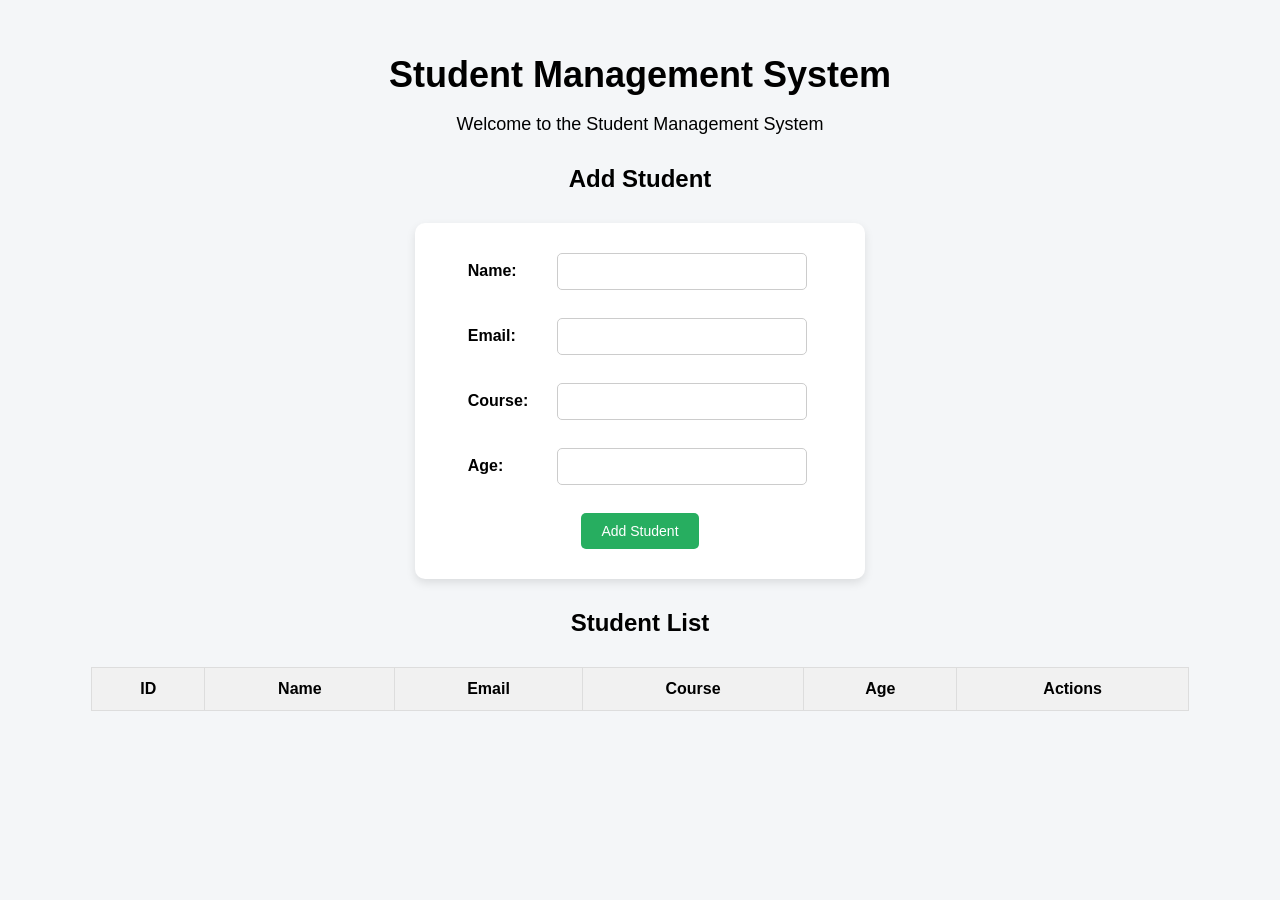
==== src/main/resources/static/index.html @ e614d1aa "Student Management System" ====
<!DOCTYPE html>
<html>
<head>
    <title>Student Management System</title>

    <link rel="stylesheet" href="style.css">
</head>

<body>

    <h1>Student Management System</h1>

    <p>Welcome to the Student Management System</p>

    <h2>Add Student</h2>

    <form>

        <label>Name:</label>
        <input type="text" id="name">

        <br><br>

        <label>Email:</label>
        <input type="email" id="email">

        <br><br>

        <label>Course:</label>
        <input type="text" id="course">

        <br><br>

        <label>Age:</label>
        <input type="number" id="age">

        <br><br>

        <button class="add-btn" type="submit">Add Student</button>

    </form>
    <h2>Student List</h2>

<table id="studentTable">

    <thead>
        <tr>
            <th>ID</th>
            <th>Name</th>
            <th>Email</th>
            <th>Course</th>
            <th>Age</th>
            <th>Actions</th>
        </tr>
    </thead>

    <tbody id="studentTableBody">
    </tbody>

</table>
    <script src="script.js"></script>

</body>
</html>
---- src/main/resources/static/style.css ----
body {
    font-family: Arial, sans-serif;
    background-color: #f4f6f8;
    margin: 0;
    padding: 30px;
    text-align: center;
}

h1 {
    font-size: 36px;
    margin-bottom: 10px;
}

p {
    font-size: 18px;
    margin-bottom: 30px;
}

form {
    width: 400px;
    margin: 30px auto;
    padding: 25px;
    background-color: white;
    border-radius: 10px;
    box-shadow: 0 4px 10px rgba(0, 0, 0, 0.1);
}

label {
    display: inline-block;
    width: 80px;
    text-align: left;
    font-weight: bold;
}

input {
    width: 250px;
    padding: 10px;
    margin: 5px;
    border: 1px solid #ccc;
    border-radius: 5px;
    box-sizing: border-box;
}

button {
    padding: 10px 20px;
    margin: 5px;
    border: none;
    border-radius: 5px;
    cursor: pointer;
    font-size: 14px;
}

table {
    width: 90%;
    margin: 30px auto;
    border-collapse: collapse;
    background-color: white;
}

th,
td {
    border: 1px solid #ddd;
    padding: 12px;
    text-align: center;
}

th {
    font-weight: bold;
    background-color: #f1f1f1;
}

.update-btn {
    background-color: #3498db;
    color: white;
}

.update-btn:hover {
    background-color: #2980b9;
}

.delete-btn {
    background-color: #e74c3c;
    color: white;
}

.delete-btn:hover {
    background-color: #c0392b;
}

.add-btn {
    background-color: #27ae60;
    color: white;
}

.add-btn:hover {
    background-color: #219150;
}

input:focus {
    outline: none;
    border-color: #3498db;
    box-shadow: 0 0 5px rgba(52, 152, 219, 0.3);
}
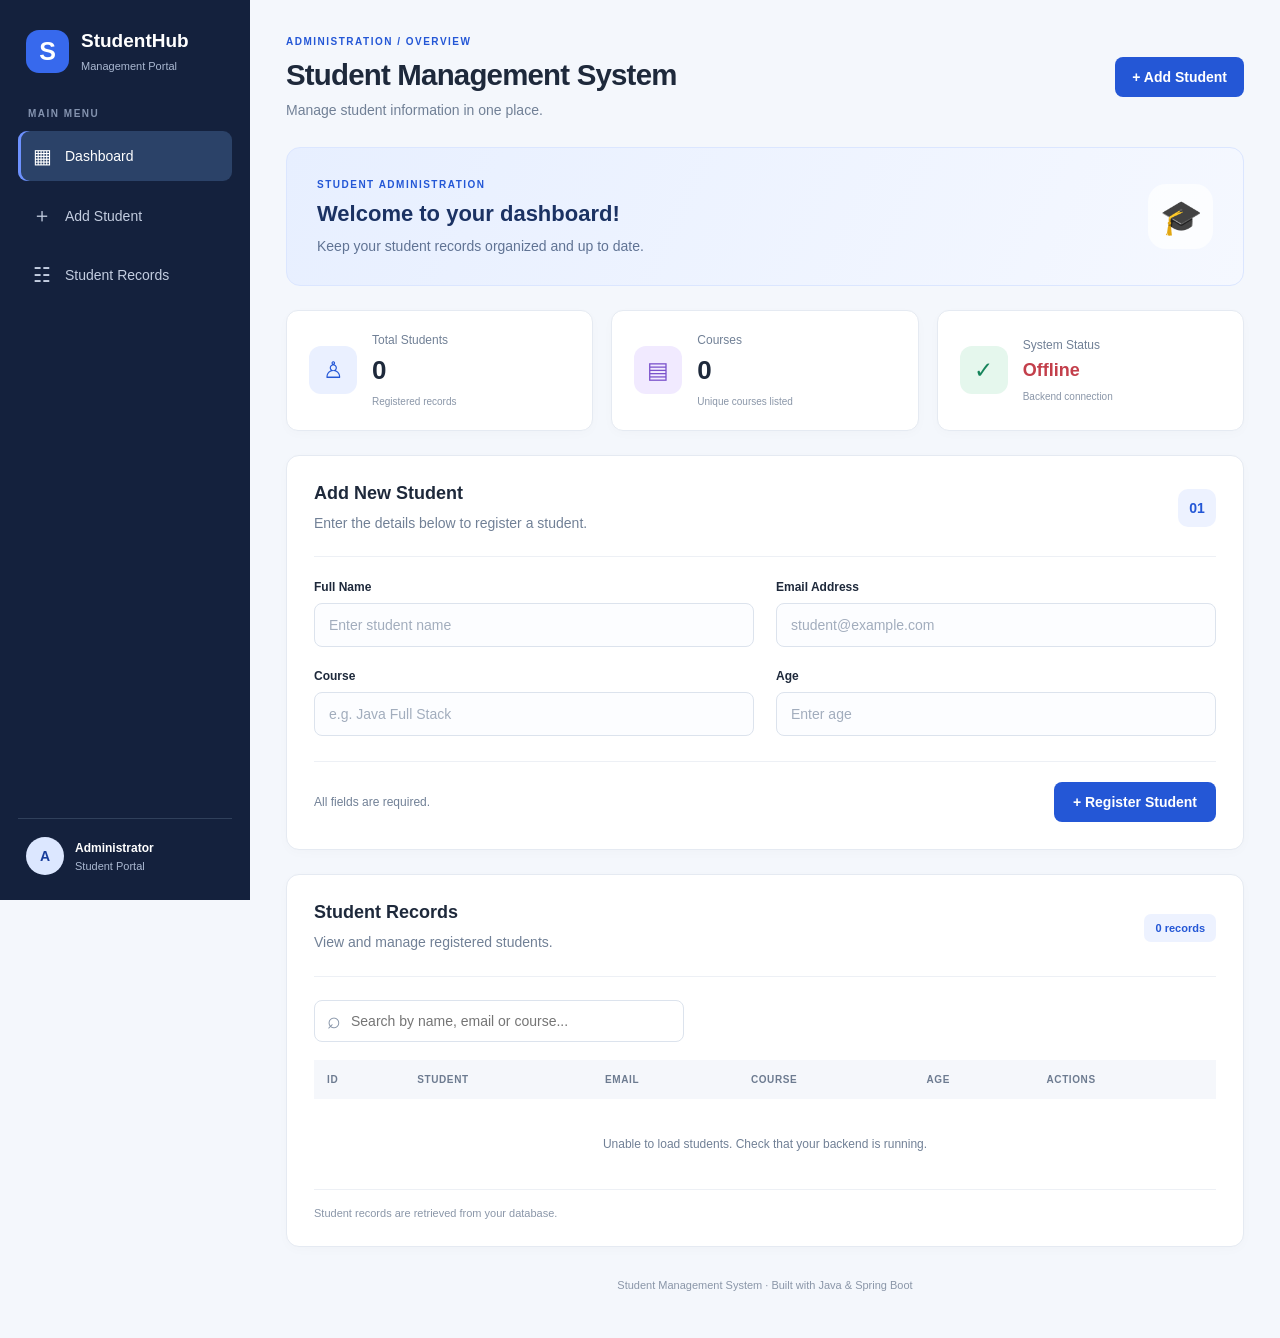
==== commit 454f0bbc: "Redesign student management dashboard" ====
--- a/src/main/resources/static/index.html
+++ b/src/main/resources/static/index.html
@@ -1,64 +1,204 @@
+
 <!DOCTYPE html>
-<html>
+<html lang="en">
 <head>
+    <meta charset="UTF-8">
+    <meta name="viewport" content="width=device-width, initial-scale=1.0">
     <title>Student Management System</title>
-
     <link rel="stylesheet" href="style.css">
 </head>
 
 <body>
-
-    <h1>Student Management System</h1>
-
-    <p>Welcome to the Student Management System</p>
-
-    <h2>Add Student</h2>
-
-    <form>
-
-        <label>Name:</label>
-        <input type="text" id="name">
-
-        <br><br>
-
-        <label>Email:</label>
-        <input type="email" id="email">
-
-        <br><br>
-
-        <label>Course:</label>
-        <input type="text" id="course">
-
-        <br><br>
-
-        <label>Age:</label>
-        <input type="number" id="age">
-
-        <br><br>
-
-        <button class="add-btn" type="submit">Add Student</button>
-
-    </form>
-    <h2>Student List</h2>
-
-<table id="studentTable">
-
-    <thead>
-        <tr>
-            <th>ID</th>
-            <th>Name</th>
-            <th>Email</th>
-            <th>Course</th>
-            <th>Age</th>
-            <th>Actions</th>
-        </tr>
-    </thead>
-
-    <tbody id="studentTableBody">
-    </tbody>
-
-</table>
+    <div class="dashboard">
+
+        <aside class="sidebar">
+            <div class="brand">
+                <div class="brand-icon">S</div>
+                <div>
+                    <h2>StudentHub</h2>
+                    <span>Management Portal</span>
+                </div>
+            </div>
+
+            <p class="nav-label">MAIN MENU</p>
+
+            <nav>
+                <a href="#dashboard" class="nav-item active">
+                    <span>▦</span> Dashboard
+                </a>
+                <a href="#add-student" class="nav-item">
+                    <span>＋</span> Add Student
+                </a>
+                <a href="#student-list" class="nav-item">
+                    <span>☷</span> Student Records
+                </a>
+            </nav>
+
+            <div class="sidebar-bottom">
+                <div class="profile-avatar">A</div>
+                <div>
+                    <strong>Administrator</strong>
+                    <span>Student Portal</span>
+                </div>
+            </div>
+        </aside>
+
+        <main class="main-content" id="dashboard">
+
+            <header class="topbar">
+                <div>
+                    <span class="eyebrow">ADMINISTRATION / OVERVIEW</span>
+                    <h1>Student Management System</h1>
+                    <p>Manage student information in one place.</p>
+                </div>
+
+                <a href="#add-student" class="top-add-btn">
+                    + Add Student
+                </a>
+            </header>
+
+            <section class="welcome-banner">
+                <div>
+                    <span class="banner-label">STUDENT ADMINISTRATION</span>
+                    <h2>Welcome to your dashboard!</h2>
+                    <p>Keep your student records organized and up to date.</p>
+                </div>
+                <div class="banner-icon">🎓</div>
+            </section>
+
+            <section class="stats-grid">
+                <article class="stat-card">
+                    <div class="stat-icon blue">♙</div>
+                    <div>
+                        <p>Total Students</p>
+                        <h2 id="totalStudents">—</h2>
+                        <span class="stat-note">Registered records</span>
+                    </div>
+                </article>
+
+                <article class="stat-card">
+                    <div class="stat-icon purple">▤</div>
+                    <div>
+                        <p>Courses</p>
+                        <h2 id="totalCourses">—</h2>
+                        <span class="stat-note">Unique courses listed</span>
+                    </div>
+                </article>
+
+                <article class="stat-card">
+                    <div class="stat-icon green">✓</div>
+                    <div>
+                        <p>System Status</p>
+                        <h2 class="status-text" id="systemStatus">Checking</h2>
+                        <span class="stat-note">Backend connection</span>
+                    </div>
+                </article>
+            </section>
+
+            <section class="content-card" id="add-student">
+                <div class="section-heading">
+                    <div>
+                        <h2>Add New Student</h2>
+                        <p>Enter the details below to register a student.</p>
+                    </div>
+                    <span class="section-number">01</span>
+                </div>
+
+                <form id="studentForm">
+                    <div class="form-grid">
+                        <div class="form-group">
+                            <label for="name">Full Name</label>
+                            <input type="text" id="name"
+                                   placeholder="Enter student name"
+                                   required maxlength="100">
+                        </div>
+
+                        <div class="form-group">
+                            <label for="email">Email Address</label>
+                            <input type="email" id="email"
+                                   placeholder="student@example.com"
+                                   required maxlength="150">
+                        </div>
+
+                        <div class="form-group">
+                            <label for="course">Course</label>
+                            <input type="text" id="course"
+                                   placeholder="e.g. Java Full Stack"
+                                   required maxlength="100">
+                        </div>
+
+                        <div class="form-group">
+                            <label for="age">Age</label>
+                            <input type="number" id="age"
+                                   placeholder="Enter age"
+                                   min="1" max="120" required>
+                        </div>
+                    </div>
+
+                    <div class="form-footer">
+                        <p>All fields are required.</p>
+                        <button class="primary-btn" type="submit">
+                            + Register Student
+                        </button>
+                    </div>
+                </form>
+            </section>
+
+            <section class="content-card" id="student-list">
+                <div class="section-heading table-heading">
+                    <div>
+                        <h2>Student Records</h2>
+                        <p>View and manage registered students.</p>
+                    </div>
+
+                    <span class="record-count" id="recordCount">
+                        0 records
+                    </span>
+                </div>
+
+                <div class="table-toolbar">
+                    <div class="search-box">
+                        <span>⌕</span>
+                        <input type="search" id="searchInput"
+                               placeholder="Search by name, email or course..."
+                               aria-label="Search student records">
+                    </div>
+                </div>
+
+                <div class="table-wrapper">
+                    <table id="studentTable">
+                        <thead>
+                            <tr>
+                                <th>ID</th>
+                                <th>STUDENT</th>
+                                <th>EMAIL</th>
+                                <th>COURSE</th>
+                                <th>AGE</th>
+                                <th>ACTIONS</th>
+                            </tr>
+                        </thead>
+                        <tbody id="studentTableBody">
+                            <tr>
+                                <td colspan="6" class="empty-state">
+                                    Loading student records...
+                                </td>
+                            </tr>
+                        </tbody>
+                    </table>
+                </div>
+
+                <p class="table-footer">
+                    Student records are retrieved from your database.
+                </p>
+            </section>
+
+            <footer class="page-footer">
+                Student Management System · Built with Java & Spring Boot
+            </footer>
+
+        </main>
+    </div>
+
     <script src="script.js"></script>
-
 </body>
-</html>+</html>
--- a/src/main/resources/static/style.css
+++ b/src/main/resources/static/style.css
@@ -1,103 +1,664 @@
+
+:root {
+    --primary: #2457d6;
+    --primary-dark: #183d9b;
+    --sidebar: #14213d;
+    --page-bg: #f4f7fc;
+    --card-bg: #ffffff;
+    --text: #1e293b;
+    --muted: #718096;
+    --border: #e5eaf2;
+    --success: #16845b;
+}
+
+* {
+    box-sizing: border-box;
+}
+
+html {
+    scroll-behavior: smooth;
+    scroll-padding-top: 25px;
+}
+
 body {
-    font-family: Arial, sans-serif;
-    background-color: #f4f6f8;
     margin: 0;
-    padding: 30px;
+    font-family: "Segoe UI", Arial, sans-serif;
+    background: var(--page-bg);
+    color: var(--text);
+    font-size: 14px;
+}
+
+button, input {
+    font: inherit;
+}
+
+.dashboard {
+    min-height: 100vh;
+}
+
+.sidebar {
+    position: fixed;
+    inset: 0 auto 0 0;
+    width: 250px;
+    padding: 30px 18px 20px;
+    display: flex;
+    flex-direction: column;
+    background: var(--sidebar);
+    color: white;
+    z-index: 10;
+}
+
+.brand {
+    display: flex;
+    align-items: center;
+    gap: 12px;
+    padding: 0 8px 35px;
+}
+
+.brand-icon {
+    display: grid;
+    place-items: center;
+    width: 43px;
+    height: 43px;
+    flex-shrink: 0;
+    border-radius: 13px;
+    background: #3769ed;
+    font-size: 25px;
+    font-weight: 800;
+}
+
+.brand h2 {
+    margin: 0 0 5px;
+    font-size: 19px;
+}
+
+.brand span,
+.sidebar-bottom span {
+    color: #aab8d1;
+    font-size: 11px;
+}
+
+.nav-label {
+    margin: 0 10px 12px;
+    color: #8493af;
+    font-size: 10px;
+    font-weight: 700;
+    letter-spacing: 1.5px;
+}
+
+.sidebar nav {
+    display: grid;
+    gap: 8px;
+}
+
+.nav-item {
+    display: flex;
+    align-items: center;
+    gap: 13px;
+    padding: 13px 14px;
+    color: #c3cde0;
+    text-decoration: none;
+    border-radius: 9px;
+    transition: background 0.2s, color 0.2s;
+}
+
+.nav-item span {
+    width: 20px;
     text-align: center;
-}
-
-h1 {
-    font-size: 36px;
-    margin-bottom: 10px;
-}
-
-p {
+    font-size: 20px;
+}
+
+.nav-item:hover,
+.nav-item.active {
+    color: white;
+    background: #2b4268;
+}
+
+.nav-item.active {
+    box-shadow: inset 3px 0 #6d91ff;
+}
+
+.sidebar-bottom {
+    display: flex;
+    align-items: center;
+    gap: 11px;
+    margin-top: auto;
+    padding: 18px 8px 5px;
+    border-top: 1px solid #30405b;
+}
+
+.sidebar-bottom strong,
+.sidebar-bottom span {
+    display: block;
+}
+
+.sidebar-bottom strong {
+    margin-bottom: 5px;
+    font-size: 12px;
+}
+
+.profile-avatar {
+    display: grid;
+    place-items: center;
+    width: 38px;
+    height: 38px;
+    border-radius: 50%;
+    background: #dce7ff;
+    color: var(--primary-dark);
+    font-weight: 800;
+}
+
+.main-content {
+    margin-left: 250px;
+    padding: 32px 36px;
+    max-width: 1800px;
+}
+
+.topbar {
+    display: flex;
+    align-items: center;
+    justify-content: space-between;
+    gap: 20px;
+    margin-bottom: 26px;
+}
+
+.eyebrow,
+.banner-label {
+    color: var(--primary);
+    font-size: 10px;
+    font-weight: 800;
+    letter-spacing: 1.5px;
+}
+
+.topbar h1 {
+    margin: 10px 0 7px;
+    font-size: clamp(23px, 2.3vw, 31px);
+    letter-spacing: -0.8px;
+}
+
+.topbar p,
+.section-heading p {
+    margin: 0;
+    color: var(--muted);
+    line-height: 1.6;
+}
+
+.top-add-btn,
+.primary-btn {
+    display: inline-flex;
+    align-items: center;
+    justify-content: center;
+    gap: 8px;
+    border: none;
+    border-radius: 8px;
+    background: var(--primary);
+    color: white;
+    font-weight: 650;
+    text-decoration: none;
+    cursor: pointer;
+    transition: background 0.2s, transform 0.2s;
+}
+
+.top-add-btn {
+    padding: 12px 17px;
+    white-space: nowrap;
+}
+
+.primary-btn {
+    padding: 12px 19px;
+}
+
+.top-add-btn:hover,
+.primary-btn:hover {
+    background: var(--primary-dark);
+    transform: translateY(-1px);
+}
+
+.welcome-banner {
+    display: flex;
+    align-items: center;
+    justify-content: space-between;
+    gap: 20px;
+    padding: 27px 30px;
+    margin-bottom: 24px;
+    border-radius: 14px;
+    background: linear-gradient(115deg, #e7efff, #f5f8ff);
+    border: 1px solid #dbe6ff;
+}
+
+.welcome-banner h2 {
+    margin: 10px 0 8px;
+    color: #1b3263;
+    font-size: 22px;
+}
+
+.welcome-banner p {
+    margin: 0;
+    color: #607394;
+    line-height: 1.6;
+}
+
+.banner-icon {
+    display: grid;
+    place-items: center;
+    width: 65px;
+    height: 65px;
+    flex-shrink: 0;
+    border-radius: 18px;
+    background: #ffffffb8;
+    font-size: 34px;
+}
+
+.stats-grid {
+    display: grid;
+    grid-template-columns: repeat(3, minmax(0, 1fr));
+    gap: 18px;
+    margin-bottom: 24px;
+}
+
+.stat-card {
+    display: flex;
+    align-items: center;
+    gap: 15px;
+    min-width: 0;
+    padding: 22px;
+    background: var(--card-bg);
+    border: 1px solid var(--border);
+    border-radius: 12px;
+    box-shadow: 0 3px 12px #1e293b05;
+}
+
+.stat-icon {
+    display: grid;
+    place-items: center;
+    width: 48px;
+    height: 48px;
+    flex-shrink: 0;
+    border-radius: 12px;
+    font-size: 23px;
+}
+
+.stat-icon.blue {
+    color: #2457d6;
+    background: #eaf0ff;
+}
+
+.stat-icon.purple {
+    color: #7950cb;
+    background: #f1eaff;
+}
+
+.stat-icon.green {
+    color: #16845b;
+    background: #e5f7ed;
+}
+
+.stat-card p {
+    margin: 0 0 8px;
+    color: var(--muted);
+    font-size: 12px;
+}
+
+.stat-card h2 {
+    margin: 0 0 6px;
+    font-size: 26px;
+}
+
+.stat-card .stat-note {
+    color: #8a96a8;
+    font-size: 10px;
+}
+
+.status-text {
+    font-size: 18px !important;
+}
+
+.content-card {
+    margin-bottom: 24px;
+    padding: 27px;
+    background: var(--card-bg);
+    border: 1px solid var(--border);
+    border-radius: 13px;
+    box-shadow: 0 3px 12px #1e293b05;
+}
+
+.section-heading {
+    display: flex;
+    align-items: center;
+    justify-content: space-between;
+    gap: 15px;
+    padding-bottom: 22px;
+    margin-bottom: 23px;
+    border-bottom: 1px solid #edf0f5;
+}
+
+.section-heading h2 {
+    margin: 0 0 8px;
     font-size: 18px;
-    margin-bottom: 30px;
-}
-
-form {
-    width: 400px;
-    margin: 30px auto;
-    padding: 25px;
-    background-color: white;
+}
+
+.section-number {
+    display: grid;
+    place-items: center;
+    width: 38px;
+    height: 38px;
     border-radius: 10px;
-    box-shadow: 0 4px 10px rgba(0, 0, 0, 0.1);
-}
-
-label {
+    color: var(--primary);
+    background: #edf2ff;
+    font-weight: 800;
+}
+
+.form-grid {
+    display: grid;
+    grid-template-columns: repeat(2, minmax(0, 1fr));
+    gap: 22px;
+}
+
+.form-group label {
+    display: block;
+    margin-bottom: 9px;
+    font-weight: 650;
+    font-size: 12px;
+}
+
+.form-group input {
+    width: 100%;
+    padding: 13px 14px;
+    border: 1px solid #dce3ed;
+    border-radius: 8px;
+    background: #fcfdff;
+    color: var(--text);
+    outline: none;
+    transition: border-color 0.2s, box-shadow 0.2s;
+}
+
+.form-group input::placeholder {
+    color: #a2adbd;
+}
+
+.form-group input:focus,
+.search-box:focus-within {
+    border-color: #7195f7;
+    box-shadow: 0 0 0 3px #2457d614;
+}
+
+.form-footer {
+    display: flex;
+    align-items: center;
+    justify-content: space-between;
+    gap: 15px;
+    margin-top: 25px;
+    padding-top: 20px;
+    border-top: 1px solid #edf0f5;
+}
+
+.form-footer p {
+    color: var(--muted);
+    font-size: 12px;
+}
+
+.record-count {
+    padding: 8px 11px;
+    border-radius: 7px;
+    background: #edf2ff;
+    color: var(--primary);
+    font-size: 11px;
+    font-weight: 700;
+    white-space: nowrap;
+}
+
+.table-toolbar {
+    display: flex;
+    justify-content: space-between;
+    margin-bottom: 18px;
+}
+
+.search-box {
+    display: flex;
+    align-items: center;
+    gap: 10px;
+    width: min(100%, 370px);
+    padding: 0 12px;
+    border: 1px solid #dce3ed;
+    border-radius: 8px;
+    background: #fff;
+}
+
+.search-box span {
+    color: #8593a7;
+    font-size: 23px;
+}
+
+.search-box input {
+    width: 100%;
+    min-width: 0;
+    padding: 12px 0;
+    border: none;
+    outline: none;
+    background: transparent;
+}
+
+.table-wrapper {
+    width: 100%;
+    overflow-x: auto;
+}
+
+table {
+    width: 100%;
+    min-width: 730px;
+    border-collapse: collapse;
+    text-align: left;
+}
+
+thead {
+    background: #f5f7fb;
+}
+
+th {
+    padding: 14px 13px;
+    color: #6d7b90;
+    font-size: 10px;
+    letter-spacing: 0.6px;
+    white-space: nowrap;
+}
+
+td {
+    padding: 15px 13px;
+    border-bottom: 1px solid #edf0f5;
+    font-size: 12px;
+}
+
+tbody tr:hover {
+    background: #fafbff;
+}
+
+.student-name {
+    font-weight: 700;
+    color: #263752;
+}
+
+.student-id {
+    color: var(--primary);
+    font-weight: 700;
+}
+
+.course-badge {
     display: inline-block;
-    width: 80px;
-    text-align: left;
-    font-weight: bold;
-}
-
-input {
-    width: 250px;
-    padding: 10px;
-    margin: 5px;
-    border: 1px solid #ccc;
-    border-radius: 5px;
-    box-sizing: border-box;
-}
-
-button {
-    padding: 10px 20px;
-    margin: 5px;
+    padding: 6px 9px;
+    border-radius: 6px;
+    background: #edf2ff;
+    color: #3158b5;
+    font-size: 11px;
+}
+
+.action-buttons {
+    display: flex;
+    align-items: center;
+    gap: 7px;
+}
+
+.update-btn,
+.delete-btn {
+    padding: 8px 10px;
     border: none;
-    border-radius: 5px;
+    border-radius: 6px;
     cursor: pointer;
-    font-size: 14px;
-}
-
-table {
-    width: 90%;
-    margin: 30px auto;
-    border-collapse: collapse;
-    background-color: white;
-}
-
-th,
-td {
-    border: 1px solid #ddd;
-    padding: 12px;
+    font-size: 11px;
+    font-weight: 650;
+}
+
+.update-btn {
+    color: #2457d6;
+    background: #eaf0ff;
+}
+
+.update-btn:hover {
+    background: #dbe5ff;
+}
+
+.delete-btn {
+    color: #c33f4b;
+    background: #fff0f0;
+}
+
+.delete-btn:hover {
+    background: #ffe0e0;
+}
+
+.empty-state {
+    padding: 38px 15px;
+    color: var(--muted);
     text-align: center;
 }
 
-th {
-    font-weight: bold;
-    background-color: #f1f1f1;
-}
-
-.update-btn {
-    background-color: #3498db;
-    color: white;
-}
-
-.update-btn:hover {
-    background-color: #2980b9;
-}
-
-.delete-btn {
-    background-color: #e74c3c;
-    color: white;
-}
-
-.delete-btn:hover {
-    background-color: #c0392b;
-}
-
-.add-btn {
-    background-color: #27ae60;
-    color: white;
-}
-
-.add-btn:hover {
-    background-color: #219150;
-}
-
-input:focus {
-    outline: none;
-    border-color: #3498db;
-    box-shadow: 0 0 5px rgba(52, 152, 219, 0.3);
-}+.table-footer {
+    margin: 17px 0 0;
+    color: #8a96a8;
+    font-size: 11px;
+}
+
+.page-footer {
+    padding: 8px 0 15px;
+    color: #8a96a8;
+    text-align: center;
+    font-size: 11px;
+}
+
+/* Tablet */
+@media (max-width: 1100px) {
+    .main-content {
+        padding: 27px 22px;
+    }
+
+    .stats-grid {
+        grid-template-columns: 1fr;
+        gap: 12px;
+    }
+
+    .stat-card {
+        padding: 17px;
+    }
+}
+
+/* Mobile */
+@media (max-width: 700px) {
+    .sidebar {
+        position: static;
+        width: 100%;
+        padding: 17px;
+    }
+
+    .brand {
+        padding: 0 5px 17px;
+    }
+
+    .nav-label,
+    .sidebar-bottom {
+        display: none;
+    }
+
+    .sidebar nav {
+        display: flex;
+        gap: 7px;
+        overflow-x: auto;
+    }
+
+    .nav-item {
+        flex-shrink: 0;
+        padding: 10px;
+        font-size: 12px;
+    }
+
+    .nav-item span {
+        font-size: 16px;
+    }
+
+    .main-content {
+        margin-left: 0;
+        padding: 22px 14px;
+    }
+
+    .topbar {
+        align-items: flex-start;
+    }
+
+    .topbar h1 {
+        font-size: 23px;
+        line-height: 1.3;
+    }
+
+    .top-add-btn {
+        padding: 10px;
+        font-size: 11px;
+    }
+
+    .welcome-banner {
+        padding: 22px 18px;
+    }
+
+    .welcome-banner h2 {
+        font-size: 19px;
+    }
+
+    .banner-icon {
+        width: 45px;
+        height: 45px;
+        font-size: 25px;
+    }
+
+    .content-card {
+        padding: 19px 14px;
+    }
+
+    .form-grid {
+        grid-template-columns: 1fr;
+        gap: 17px;
+    }
+
+    .form-footer {
+        align-items: flex-start;
+        flex-direction: column;
+    }
+
+    .form-footer p {
+        margin: 0;
+    }
+
+    .primary-btn {
+        width: 100%;
+    }
+}
+
+@media (max-width: 390px) {
+    .topbar {
+        flex-direction: column;
+    }
+
+    .top-add-btn {
+        align-self: flex-start;
+    }
+
+    .section-heading h2 {
+        font-size: 16px;
+    }
+}
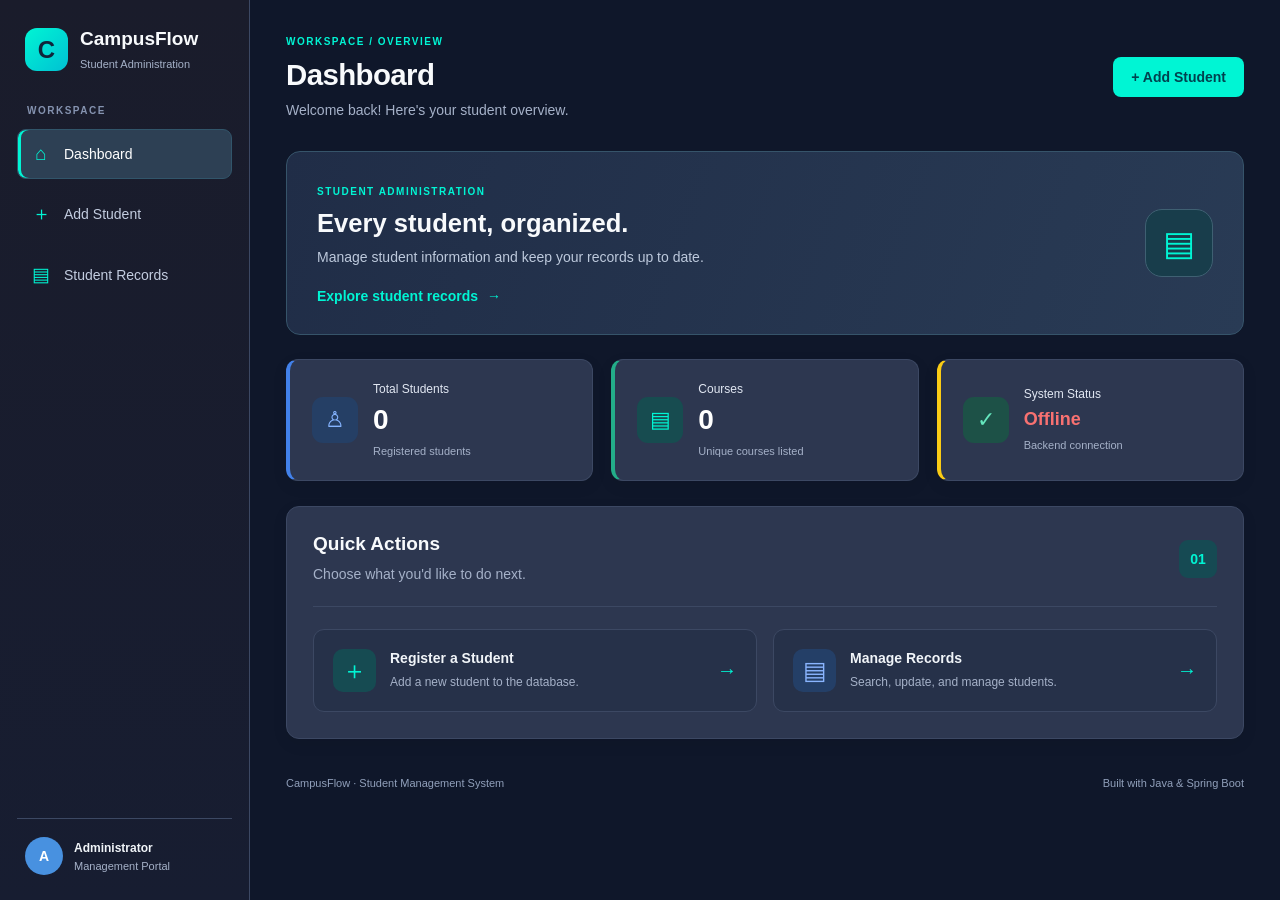
==== commit 3c895e61: "Create separate student management pages" ====
--- a/src/main/resources/static/index.html
+++ b/src/main/resources/static/index.html
@@ -4,201 +4,133 @@
 <head>
     <meta charset="UTF-8">
     <meta name="viewport" content="width=device-width, initial-scale=1.0">
-    <title>Student Management System</title>
+    <title>CampusFlow | Dashboard</title>
     <link rel="stylesheet" href="style.css">
 </head>
+<body>
+<div class="dashboard">
 
-<body>
-    <div class="dashboard">
+    <aside class="sidebar">
+        <a href="index.html" class="brand">
+            <div class="brand-icon">C</div>
+            <div>
+                <h2>CampusFlow</h2>
+                <span>Student Administration</span>
+            </div>
+        </a>
 
-        <aside class="sidebar">
-            <div class="brand">
-                <div class="brand-icon">S</div>
+        <p class="nav-label">WORKSPACE</p>
+        <nav class="navigation">
+            <a href="index.html" class="nav-item active">
+                <span class="nav-icon">⌂</span> Dashboard
+            </a>
+            <a href="add-student.html" class="nav-item">
+                <span class="nav-icon">＋</span> Add Student
+            </a>
+            <a href="student-records.html" class="nav-item">
+                <span class="nav-icon">▤</span> Student Records
+            </a>
+        </nav>
+
+        <div class="sidebar-bottom">
+            <div class="profile-avatar">A</div>
+            <div>
+                <strong>Administrator</strong>
+                <span>Management Portal</span>
+            </div>
+        </div>
+    </aside>
+
+    <main class="main-content">
+        <header class="topbar">
+            <div>
+                <span class="eyebrow">WORKSPACE / OVERVIEW</span>
+                <h1>Dashboard</h1>
+                <p>Welcome back! Here's your student overview.</p>
+            </div>
+            <a href="add-student.html" class="primary-btn top-add-btn">
+                + Add Student
+            </a>
+        </header>
+
+        <section class="welcome-banner">
+            <div>
+                <span class="banner-label">STUDENT ADMINISTRATION</span>
+                <h2>Every student, organized.</h2>
+                <p>Manage student information and keep your records up to date.</p>
+                <a href="student-records.html" class="banner-link">
+                    Explore student records <span>→</span>
+                </a>
+            </div>
+            <div class="banner-icon" aria-hidden="true">▤</div>
+        </section>
+
+        <section class="stats-grid">
+            <article class="stat-card">
+                <div class="stat-icon blue">♙</div>
                 <div>
-                    <h2>StudentHub</h2>
-                    <span>Management Portal</span>
+                    <p>Total Students</p>
+                    <h2 id="totalStudents">—</h2>
+                    <span class="stat-note">Registered students</span>
                 </div>
+            </article>
+
+            <article class="stat-card">
+                <div class="stat-icon teal">▤</div>
+                <div>
+                    <p>Courses</p>
+                    <h2 id="totalCourses">—</h2>
+                    <span class="stat-note">Unique courses listed</span>
+                </div>
+            </article>
+
+            <article class="stat-card">
+                <div class="stat-icon green">✓</div>
+                <div>
+                    <p>System Status</p>
+                    <h2 class="status-text" id="systemStatus">Checking</h2>
+                    <span class="stat-note">Backend connection</span>
+                </div>
+            </article>
+        </section>
+
+        <section class="content-card quick-actions">
+            <div class="section-heading">
+                <div>
+                    <h2>Quick Actions</h2>
+                    <p>Choose what you'd like to do next.</p>
+                </div>
+                <span class="section-number">01</span>
             </div>
 
-            <p class="nav-label">MAIN MENU</p>
+            <div class="action-grid">
+                <a href="add-student.html" class="action-card">
+                    <div class="action-icon">＋</div>
+                    <div>
+                        <h3>Register a Student</h3>
+                        <p>Add a new student to the database.</p>
+                    </div>
+                    <span class="action-arrow">→</span>
+                </a>
 
-            <nav>
-                <a href="#dashboard" class="nav-item active">
-                    <span>▦</span> Dashboard
+                <a href="student-records.html" class="action-card">
+                    <div class="action-icon records-icon">▤</div>
+                    <div>
+                        <h3>Manage Records</h3>
+                        <p>Search, update, and manage students.</p>
+                    </div>
+                    <span class="action-arrow">→</span>
                 </a>
-                <a href="#add-student" class="nav-item">
-                    <span>＋</span> Add Student
-                </a>
-                <a href="#student-list" class="nav-item">
-                    <span>☷</span> Student Records
-                </a>
-            </nav>
+            </div>
+        </section>
 
-            <div class="sidebar-bottom">
-                <div class="profile-avatar">A</div>
-                <div>
-                    <strong>Administrator</strong>
-                    <span>Student Portal</span>
-                </div>
-            </div>
-        </aside>
+        <footer class="page-footer">
+            CampusFlow · Student Management System
+            <span>Built with Java &amp; Spring Boot</span>
+        </footer>
+    </main>
+</div>
 
-        <main class="main-content" id="dashboard">
-
-            <header class="topbar">
-                <div>
-                    <span class="eyebrow">ADMINISTRATION / OVERVIEW</span>
-                    <h1>Student Management System</h1>
-                    <p>Manage student information in one place.</p>
-                </div>
-
-                <a href="#add-student" class="top-add-btn">
-                    + Add Student
-                </a>
-            </header>
-
-            <section class="welcome-banner">
-                <div>
-                    <span class="banner-label">STUDENT ADMINISTRATION</span>
-                    <h2>Welcome to your dashboard!</h2>
-                    <p>Keep your student records organized and up to date.</p>
-                </div>
-                <div class="banner-icon">🎓</div>
-            </section>
-
-            <section class="stats-grid">
-                <article class="stat-card">
-                    <div class="stat-icon blue">♙</div>
-                    <div>
-                        <p>Total Students</p>
-                        <h2 id="totalStudents">—</h2>
-                        <span class="stat-note">Registered records</span>
-                    </div>
-                </article>
-
-                <article class="stat-card">
-                    <div class="stat-icon purple">▤</div>
-                    <div>
-                        <p>Courses</p>
-                        <h2 id="totalCourses">—</h2>
-                        <span class="stat-note">Unique courses listed</span>
-                    </div>
-                </article>
-
-                <article class="stat-card">
-                    <div class="stat-icon green">✓</div>
-                    <div>
-                        <p>System Status</p>
-                        <h2 class="status-text" id="systemStatus">Checking</h2>
-                        <span class="stat-note">Backend connection</span>
-                    </div>
-                </article>
-            </section>
-
-            <section class="content-card" id="add-student">
-                <div class="section-heading">
-                    <div>
-                        <h2>Add New Student</h2>
-                        <p>Enter the details below to register a student.</p>
-                    </div>
-                    <span class="section-number">01</span>
-                </div>
-
-                <form id="studentForm">
-                    <div class="form-grid">
-                        <div class="form-group">
-                            <label for="name">Full Name</label>
-                            <input type="text" id="name"
-                                   placeholder="Enter student name"
-                                   required maxlength="100">
-                        </div>
-
-                        <div class="form-group">
-                            <label for="email">Email Address</label>
-                            <input type="email" id="email"
-                                   placeholder="student@example.com"
-                                   required maxlength="150">
-                        </div>
-
-                        <div class="form-group">
-                            <label for="course">Course</label>
-                            <input type="text" id="course"
-                                   placeholder="e.g. Java Full Stack"
-                                   required maxlength="100">
-                        </div>
-
-                        <div class="form-group">
-                            <label for="age">Age</label>
-                            <input type="number" id="age"
-                                   placeholder="Enter age"
-                                   min="1" max="120" required>
-                        </div>
-                    </div>
-
-                    <div class="form-footer">
-                        <p>All fields are required.</p>
-                        <button class="primary-btn" type="submit">
-                            + Register Student
-                        </button>
-                    </div>
-                </form>
-            </section>
-
-            <section class="content-card" id="student-list">
-                <div class="section-heading table-heading">
-                    <div>
-                        <h2>Student Records</h2>
-                        <p>View and manage registered students.</p>
-                    </div>
-
-                    <span class="record-count" id="recordCount">
-                        0 records
-                    </span>
-                </div>
-
-                <div class="table-toolbar">
-                    <div class="search-box">
-                        <span>⌕</span>
-                        <input type="search" id="searchInput"
-                               placeholder="Search by name, email or course..."
-                               aria-label="Search student records">
-                    </div>
-                </div>
-
-                <div class="table-wrapper">
-                    <table id="studentTable">
-                        <thead>
-                            <tr>
-                                <th>ID</th>
-                                <th>STUDENT</th>
-                                <th>EMAIL</th>
-                                <th>COURSE</th>
-                                <th>AGE</th>
-                                <th>ACTIONS</th>
-                            </tr>
-                        </thead>
-                        <tbody id="studentTableBody">
-                            <tr>
-                                <td colspan="6" class="empty-state">
-                                    Loading student records...
-                                </td>
-                            </tr>
-                        </tbody>
-                    </table>
-                </div>
-
-                <p class="table-footer">
-                    Student records are retrieved from your database.
-                </p>
-            </section>
-
-            <footer class="page-footer">
-                Student Management System · Built with Java & Spring Boot
-            </footer>
-
-        </main>
-    </div>
-
-    <script src="script.js"></script>
+<script src="script.js"></script>
 </body>
 </html>
--- a/src/main/resources/static/style.css
+++ b/src/main/resources/static/style.css
@@ -1,14 +1,21 @@
 
 :root {
-    --primary: #2457d6;
-    --primary-dark: #183d9b;
-    --sidebar: #14213d;
-    --page-bg: #f4f7fc;
-    --card-bg: #ffffff;
-    --text: #1e293b;
-    --muted: #718096;
-    --border: #e5eaf2;
-    --success: #16845b;
+    --bg: #0f172a;
+    --nav-start: #1a1c2b;
+    --nav-end: #333858;
+    --sidebar: #171d31;
+    --card: #2d3750;
+    --card-hover: #35415d;
+    --teal: #00f5d4;
+    --teal-dark: #00424f;
+    --teal-2: #00c1d3;
+    --blue: #4281ea;
+    --green: #23ad89;
+    --yellow: #facc15;
+    --text: #d0d6e6;
+    --muted: #a5b1c8;
+    --border: #3c4863;
+    --danger: #fb7185;
 }
 
 * {
@@ -17,19 +24,22 @@
 
 html {
     scroll-behavior: smooth;
-    scroll-padding-top: 25px;
 }
 
 body {
     margin: 0;
-    font-family: "Segoe UI", Arial, sans-serif;
-    background: var(--page-bg);
+    font-family: "Segoe UI", Arial, Helvetica, sans-serif;
+    background: var(--bg);
     color: var(--text);
     font-size: 14px;
 }
 
 button, input {
     font: inherit;
+}
+
+a {
+    color: inherit;
 }
 
 .dashboard {
@@ -40,11 +50,11 @@
     position: fixed;
     inset: 0 auto 0 0;
     width: 250px;
-    padding: 30px 18px 20px;
+    padding: 28px 17px 20px;
     display: flex;
     flex-direction: column;
-    background: var(--sidebar);
-    color: white;
+    background: linear-gradient(180deg, var(--nav-start), var(--sidebar));
+    border-right: 1px solid var(--border);
     z-index: 10;
 }
 
@@ -52,7 +62,8 @@
     display: flex;
     align-items: center;
     gap: 12px;
-    padding: 0 8px 35px;
+    padding: 0 8px 34px;
+    text-decoration: none;
 }
 
 .brand-icon {
@@ -61,32 +72,34 @@
     width: 43px;
     height: 43px;
     flex-shrink: 0;
-    border-radius: 13px;
-    background: #3769ed;
-    font-size: 25px;
+    border-radius: 12px;
+    background: linear-gradient(135deg, var(--teal), var(--teal-2));
+    color: #10243a;
+    font-size: 24px;
     font-weight: 800;
 }
 
 .brand h2 {
     margin: 0 0 5px;
+    color: #f8fafc;
     font-size: 19px;
 }
 
 .brand span,
 .sidebar-bottom span {
-    color: #aab8d1;
+    color: var(--muted);
     font-size: 11px;
 }
 
 .nav-label {
-    margin: 0 10px 12px;
-    color: #8493af;
+    margin: 0 10px 13px;
+    color: #8593b0;
     font-size: 10px;
     font-weight: 700;
     letter-spacing: 1.5px;
 }
 
-.sidebar nav {
+.navigation {
     display: grid;
     gap: 8px;
 }
@@ -94,28 +107,33 @@
 .nav-item {
     display: flex;
     align-items: center;
-    gap: 13px;
-    padding: 13px 14px;
+    gap: 12px;
+    padding: 13px 12px;
+    border: 1px solid transparent;
+    border-radius: 9px;
     color: #c3cde0;
     text-decoration: none;
-    border-radius: 9px;
     transition: background 0.2s, color 0.2s;
 }
 
-.nav-item span {
-    width: 20px;
-    text-align: center;
-    font-size: 20px;
-}
-
-.nav-item:hover,
+.nav-icon {
+    display: inline-grid;
+    place-items: center;
+    width: 22px;
+    color: var(--teal);
+    font-size: 19px;
+}
+
+.nav-item:hover {
+    background: #2a344c;
+    color: #fff;
+}
+
 .nav-item.active {
-    color: white;
-    background: #2b4268;
-}
-
-.nav-item.active {
-    box-shadow: inset 3px 0 #6d91ff;
+    background: #2d4054;
+    border-color: #31556a;
+    box-shadow: inset 3px 0 var(--teal);
+    color: #fff;
 }
 
 .sidebar-bottom {
@@ -124,7 +142,7 @@
     gap: 11px;
     margin-top: auto;
     padding: 18px 8px 5px;
-    border-top: 1px solid #30405b;
+    border-top: 1px solid var(--border);
 }
 
 .sidebar-bottom strong,
@@ -134,6 +152,7 @@
 
 .sidebar-bottom strong {
     margin-bottom: 5px;
+    color: #f1f5f9;
     font-size: 12px;
 }
 
@@ -143,8 +162,8 @@
     width: 38px;
     height: 38px;
     border-radius: 50%;
-    background: #dce7ff;
-    color: var(--primary-dark);
+    background: #4891e0;
+    color: white;
     font-weight: 800;
 }
 
@@ -152,6 +171,7 @@
     margin-left: 250px;
     padding: 32px 36px;
     max-width: 1800px;
+    min-height: 100vh;
 }
 
 .topbar {
@@ -159,12 +179,12 @@
     align-items: center;
     justify-content: space-between;
     gap: 20px;
-    margin-bottom: 26px;
+    margin-bottom: 28px;
 }
 
 .eyebrow,
 .banner-label {
-    color: var(--primary);
+    color: var(--teal);
     font-size: 10px;
     font-weight: 800;
     letter-spacing: 1.5px;
@@ -172,45 +192,42 @@
 
 .topbar h1 {
     margin: 10px 0 7px;
-    font-size: clamp(23px, 2.3vw, 31px);
-    letter-spacing: -0.8px;
+    color: #f8fafc;
+    font-size: clamp(24px, 2.3vw, 32px);
+    letter-spacing: -0.6px;
 }
 
 .topbar p,
 .section-heading p {
     margin: 0;
     color: var(--muted);
-    line-height: 1.6;
-}
-
-.top-add-btn,
-.primary-btn {
+    line-height: 1.7;
+}
+
+.primary-btn,
+.top-add-btn {
     display: inline-flex;
     align-items: center;
     justify-content: center;
     gap: 8px;
-    border: none;
+    padding: 12px 18px;
+    border: 0;
     border-radius: 8px;
-    background: var(--primary);
-    color: white;
-    font-weight: 650;
+    background: var(--teal);
+    color: var(--teal-dark);
+    font-weight: 700;
     text-decoration: none;
     cursor: pointer;
     transition: background 0.2s, transform 0.2s;
 }
 
 .top-add-btn {
-    padding: 12px 17px;
     white-space: nowrap;
 }
 
-.primary-btn {
-    padding: 12px 19px;
-}
-
-.top-add-btn:hover,
-.primary-btn:hover {
-    background: var(--primary-dark);
+.primary-btn:hover,
+.top-add-btn:hover {
+    background: var(--teal-2);
     transform: translateY(-1px);
 }
 
@@ -219,41 +236,56 @@
     align-items: center;
     justify-content: space-between;
     gap: 20px;
-    padding: 27px 30px;
+    padding: 30px;
     margin-bottom: 24px;
+    border: 1px solid #36546a;
     border-radius: 14px;
-    background: linear-gradient(115deg, #e7efff, #f5f8ff);
-    border: 1px solid #dbe6ff;
+    background: linear-gradient(110deg, #202d47, #293b55);
 }
 
 .welcome-banner h2 {
-    margin: 10px 0 8px;
-    color: #1b3263;
-    font-size: 22px;
+    margin: 11px 0 8px;
+    color: #f8fafc;
+    font-size: clamp(21px, 2vw, 27px);
 }
 
 .welcome-banner p {
     margin: 0;
-    color: #607394;
-    line-height: 1.6;
+    color: #bdc9dc;
+    line-height: 1.7;
 }
 
 .banner-icon {
     display: grid;
     place-items: center;
-    width: 65px;
-    height: 65px;
+    width: 68px;
+    height: 68px;
     flex-shrink: 0;
-    border-radius: 18px;
-    background: #ffffffb8;
+    border: 1px solid #3f6072;
+    border-radius: 17px;
+    background: #183d4b;
+    color: var(--teal);
     font-size: 34px;
+}
+
+.banner-link {
+    display: inline-flex;
+    gap: 9px;
+    margin-top: 18px;
+    color: var(--teal);
+    font-weight: 700;
+    text-decoration: none;
+}
+
+.banner-link:hover {
+    color: #fff;
 }
 
 .stats-grid {
     display: grid;
     grid-template-columns: repeat(3, minmax(0, 1fr));
     gap: 18px;
-    margin-bottom: 24px;
+    margin-bottom: 25px;
 }
 
 .stat-card {
@@ -262,51 +294,66 @@
     gap: 15px;
     min-width: 0;
     padding: 22px;
-    background: var(--card-bg);
+    background: var(--card);
     border: 1px solid var(--border);
+    border-left: 4px solid var(--blue);
     border-radius: 12px;
-    box-shadow: 0 3px 12px #1e293b05;
+    box-shadow: 0 5px 16px #00000012;
+}
+
+.stat-card:nth-child(2) {
+    border-left-color: var(--green);
+}
+
+.stat-card:nth-child(3) {
+    border-left-color: var(--yellow);
 }
 
 .stat-icon {
     display: grid;
     place-items: center;
-    width: 48px;
-    height: 48px;
+    width: 46px;
+    height: 46px;
     flex-shrink: 0;
-    border-radius: 12px;
-    font-size: 23px;
+    border-radius: 11px;
+    font-size: 22px;
 }
 
 .stat-icon.blue {
-    color: #2457d6;
-    background: #eaf0ff;
+    background: #253f65;
+    color: #85b4ff;
+}
+
+.stat-icon.teal {
+    background: #174c50;
+    color: var(--teal);
 }
 
 .stat-icon.purple {
-    color: #7950cb;
-    background: #f1eaff;
+    background: #40365f;
+    color: #c5a5ff;
 }
 
 .stat-icon.green {
-    color: #16845b;
-    background: #e5f7ed;
+    background: #1d5147;
+    color: #65e6bd;
 }
 
 .stat-card p {
     margin: 0 0 8px;
-    color: var(--muted);
+    color: #e1e7f2;
     font-size: 12px;
 }
 
 .stat-card h2 {
     margin: 0 0 6px;
-    font-size: 26px;
-}
-
-.stat-card .stat-note {
-    color: #8a96a8;
-    font-size: 10px;
+    color: #fff;
+    font-size: 28px;
+}
+
+.stat-note {
+    color: var(--muted);
+    font-size: 11px;
 }
 
 .status-text {
@@ -315,11 +362,11 @@
 
 .content-card {
     margin-bottom: 24px;
-    padding: 27px;
-    background: var(--card-bg);
+    padding: 26px;
+    background: var(--card);
     border: 1px solid var(--border);
     border-radius: 13px;
-    box-shadow: 0 3px 12px #1e293b05;
+    box-shadow: 0 5px 16px #00000012;
 }
 
 .section-heading {
@@ -327,14 +374,15 @@
     align-items: center;
     justify-content: space-between;
     gap: 15px;
-    padding-bottom: 22px;
-    margin-bottom: 23px;
-    border-bottom: 1px solid #edf0f5;
+    padding-bottom: 20px;
+    margin-bottom: 22px;
+    border-bottom: 1px solid var(--border);
 }
 
 .section-heading h2 {
     margin: 0 0 8px;
-    font-size: 18px;
+    color: #f8fafc;
+    font-size: 19px;
 }
 
 .section-number {
@@ -342,10 +390,70 @@
     place-items: center;
     width: 38px;
     height: 38px;
+    border-radius: 9px;
+    background: #164a53;
+    color: var(--teal);
+    font-weight: 800;
+}
+
+.action-grid {
+    display: grid;
+    grid-template-columns: repeat(2, minmax(0, 1fr));
+    gap: 16px;
+}
+
+.action-card {
+    display: flex;
+    align-items: center;
+    gap: 14px;
+    padding: 19px;
+    border: 1px solid var(--border);
+    border-radius: 11px;
+    background: #263149;
+    text-decoration: none;
+    transition: background 0.2s, border-color 0.2s, transform 0.2s;
+}
+
+.action-card:hover {
+    background: var(--card-hover);
+    border-color: #4b8d98;
+    transform: translateY(-2px);
+}
+
+.action-icon {
+    display: grid;
+    place-items: center;
+    width: 43px;
+    height: 43px;
+    flex-shrink: 0;
     border-radius: 10px;
-    color: var(--primary);
-    background: #edf2ff;
-    font-weight: 800;
+    background: #164b52;
+    color: var(--teal);
+    font-size: 25px;
+}
+
+.records-icon {
+    background: #243f67;
+    color: #8ab5ff;
+}
+
+.action-card h3 {
+    margin: 0 0 7px;
+    color: #f1f5f9;
+    font-size: 14px;
+}
+
+.action-card p {
+    margin: 0;
+    color: var(--muted);
+    font-size: 12px;
+    line-height: 1.6;
+}
+
+.action-arrow {
+    margin-left: auto;
+    color: var(--teal);
+    font-size: 20px;
 }
 
 .form-grid {
@@ -357,29 +465,33 @@
 .form-group label {
     display: block;
     margin-bottom: 9px;
+    color: #e7edf7;
     font-weight: 650;
     font-size: 12px;
 }
 
-.form-group input {
+.form-group input,
+.search-box input {
     width: 100%;
+    min-width: 0;
     padding: 13px 14px;
-    border: 1px solid #dce3ed;
+    border: 1px solid #53617c;
     border-radius: 8px;
-    background: #fcfdff;
-    color: var(--text);
     outline: none;
+    background: #202b42;
+    color: #f8fafc;
     transition: border-color 0.2s, box-shadow 0.2s;
 }
 
-.form-group input::placeholder {
-    color: #a2adbd;
+.form-group input::placeholder,
+.search-box input::placeholder {
+    color: #9ba8c0;
 }
 
 .form-group input:focus,
 .search-box:focus-within {
-    border-color: #7195f7;
-    box-shadow: 0 0 0 3px #2457d614;
+    border-color: var(--teal);
+    box-shadow: 0 0 0 3px #00f5d41c;
 }
 
 .form-footer {
@@ -389,7 +501,7 @@
     gap: 15px;
     margin-top: 25px;
     padding-top: 20px;
-    border-top: 1px solid #edf0f5;
+    border-top: 1px solid var(--border);
 }
 
 .form-footer p {
@@ -400,8 +512,8 @@
 .record-count {
     padding: 8px 11px;
     border-radius: 7px;
-    background: #edf2ff;
-    color: var(--primary);
+    background: #164750;
+    color: var(--teal);
     font-size: 11px;
     font-weight: 700;
     white-space: nowrap;
@@ -417,25 +529,23 @@
     display: flex;
     align-items: center;
     gap: 10px;
-    width: min(100%, 370px);
-    padding: 0 12px;
-    border: 1px solid #dce3ed;
+    width: min(100%, 390px);
+    padding-left: 12px;
+    border: 1px solid #53617c;
     border-radius: 8px;
-    background: #fff;
+    background: #202b42;
 }
 
 .search-box span {
-    color: #8593a7;
-    font-size: 23px;
+    color: var(--teal);
+    font-size: 22px;
 }
 
 .search-box input {
-    width: 100%;
-    min-width: 0;
-    padding: 12px 0;
+    padding-left: 0;
     border: none;
-    outline: none;
     background: transparent;
+    box-shadow: none;
 }
 
 .table-wrapper {
@@ -451,34 +561,35 @@
 }
 
 thead {
-    background: #f5f7fb;
+    background: #202b42;
 }
 
 th {
     padding: 14px 13px;
-    color: #6d7b90;
+    color: var(--teal);
     font-size: 10px;
-    letter-spacing: 0.6px;
+    letter-spacing: 0.7px;
     white-space: nowrap;
 }
 
 td {
     padding: 15px 13px;
-    border-bottom: 1px solid #edf0f5;
+    border-bottom: 1px solid var(--border);
+    color: #d0d6e6;
     font-size: 12px;
 }
 
 tbody tr:hover {
-    background: #fafbff;
+    background: #35415a;
 }
 
 .student-name {
+    color: #f8fafc;
     font-weight: 700;
-    color: #263752;
 }
 
 .student-id {
-    color: var(--primary);
+    color: var(--teal);
     font-weight: 700;
 }
 
@@ -486,8 +597,8 @@
     display: inline-block;
     padding: 6px 9px;
     border-radius: 6px;
-    background: #edf2ff;
-    color: #3158b5;
+    background: #164750;
+    color: #65e9d7;
     font-size: 11px;
 }
 
@@ -500,7 +611,7 @@
 .update-btn,
 .delete-btn {
     padding: 8px 10px;
-    border: none;
+    border: 1px solid transparent;
     border-radius: 6px;
     cursor: pointer;
     font-size: 11px;
@@ -508,21 +619,21 @@
 }
 
 .update-btn {
-    color: #2457d6;
-    background: #eaf0ff;
+    background: #243f67;
+    color: #9fc4ff;
 }
 
 .update-btn:hover {
-    background: #dbe5ff;
+    background: #315783;
 }
 
 .delete-btn {
-    color: #c33f4b;
-    background: #fff0f0;
+    background: #512f43;
+    color: #ff9db0;
 }
 
 .delete-btn:hover {
-    background: #ffe0e0;
+    background: #71354b;
 }
 
 .empty-state {
@@ -533,18 +644,20 @@
 
 .table-footer {
     margin: 17px 0 0;
-    color: #8a96a8;
+    color: var(--muted);
     font-size: 11px;
 }
 
 .page-footer {
-    padding: 8px 0 15px;
-    color: #8a96a8;
-    text-align: center;
+    display: flex;
+    justify-content: space-between;
+    flex-wrap: wrap;
+    gap: 10px;
+    padding: 14px 0;
+    color: #91a0bb;
     font-size: 11px;
 }
 
-/* Tablet */
 @media (max-width: 1100px) {
     .main-content {
         padding: 27px 22px;
@@ -554,13 +667,22 @@
         grid-template-columns: 1fr;
         gap: 12px;
     }
-
-    .stat-card {
-        padding: 17px;
-    }
-}
-
-/* Mobile */
+}
+
+@media (max-width: 800px) {
+    .sidebar {
+        width: 210px;
+    }
+
+    .main-content {
+        margin-left: 210px;
+    }
+
+    .action-grid {
+        grid-template-columns: 1fr;
+    }
+}
+
 @media (max-width: 700px) {
     .sidebar {
         position: static;
@@ -577,7 +699,7 @@
         display: none;
     }
 
-    .sidebar nav {
+    .navigation {
         display: flex;
         gap: 7px;
         overflow-x: auto;
@@ -589,10 +711,6 @@
         font-size: 12px;
     }
 
-    .nav-item span {
-        font-size: 16px;
-    }
-
     .main-content {
         margin-left: 0;
         padding: 22px 14px;
@@ -604,7 +722,6 @@
 
     .topbar h1 {
         font-size: 23px;
-        line-height: 1.3;
     }
 
     .top-add-btn {
@@ -616,14 +733,10 @@
         padding: 22px 18px;
     }
 
-    .welcome-banner h2 {
-        font-size: 19px;
-    }
-
     .banner-icon {
         width: 45px;
         height: 45px;
-        font-size: 25px;
+        font-size: 24px;
     }
 
     .content-card {
@@ -643,10 +756,6 @@
     .form-footer p {
         margin: 0;
     }
-
-    .primary-btn {
-        width: 100%;
-    }
 }
 
 @media (max-width: 390px) {
@@ -657,8 +766,4 @@
     .top-add-btn {
         align-self: flex-start;
     }
-
-    .section-heading h2 {
-        font-size: 16px;
-    }
-}
+}
